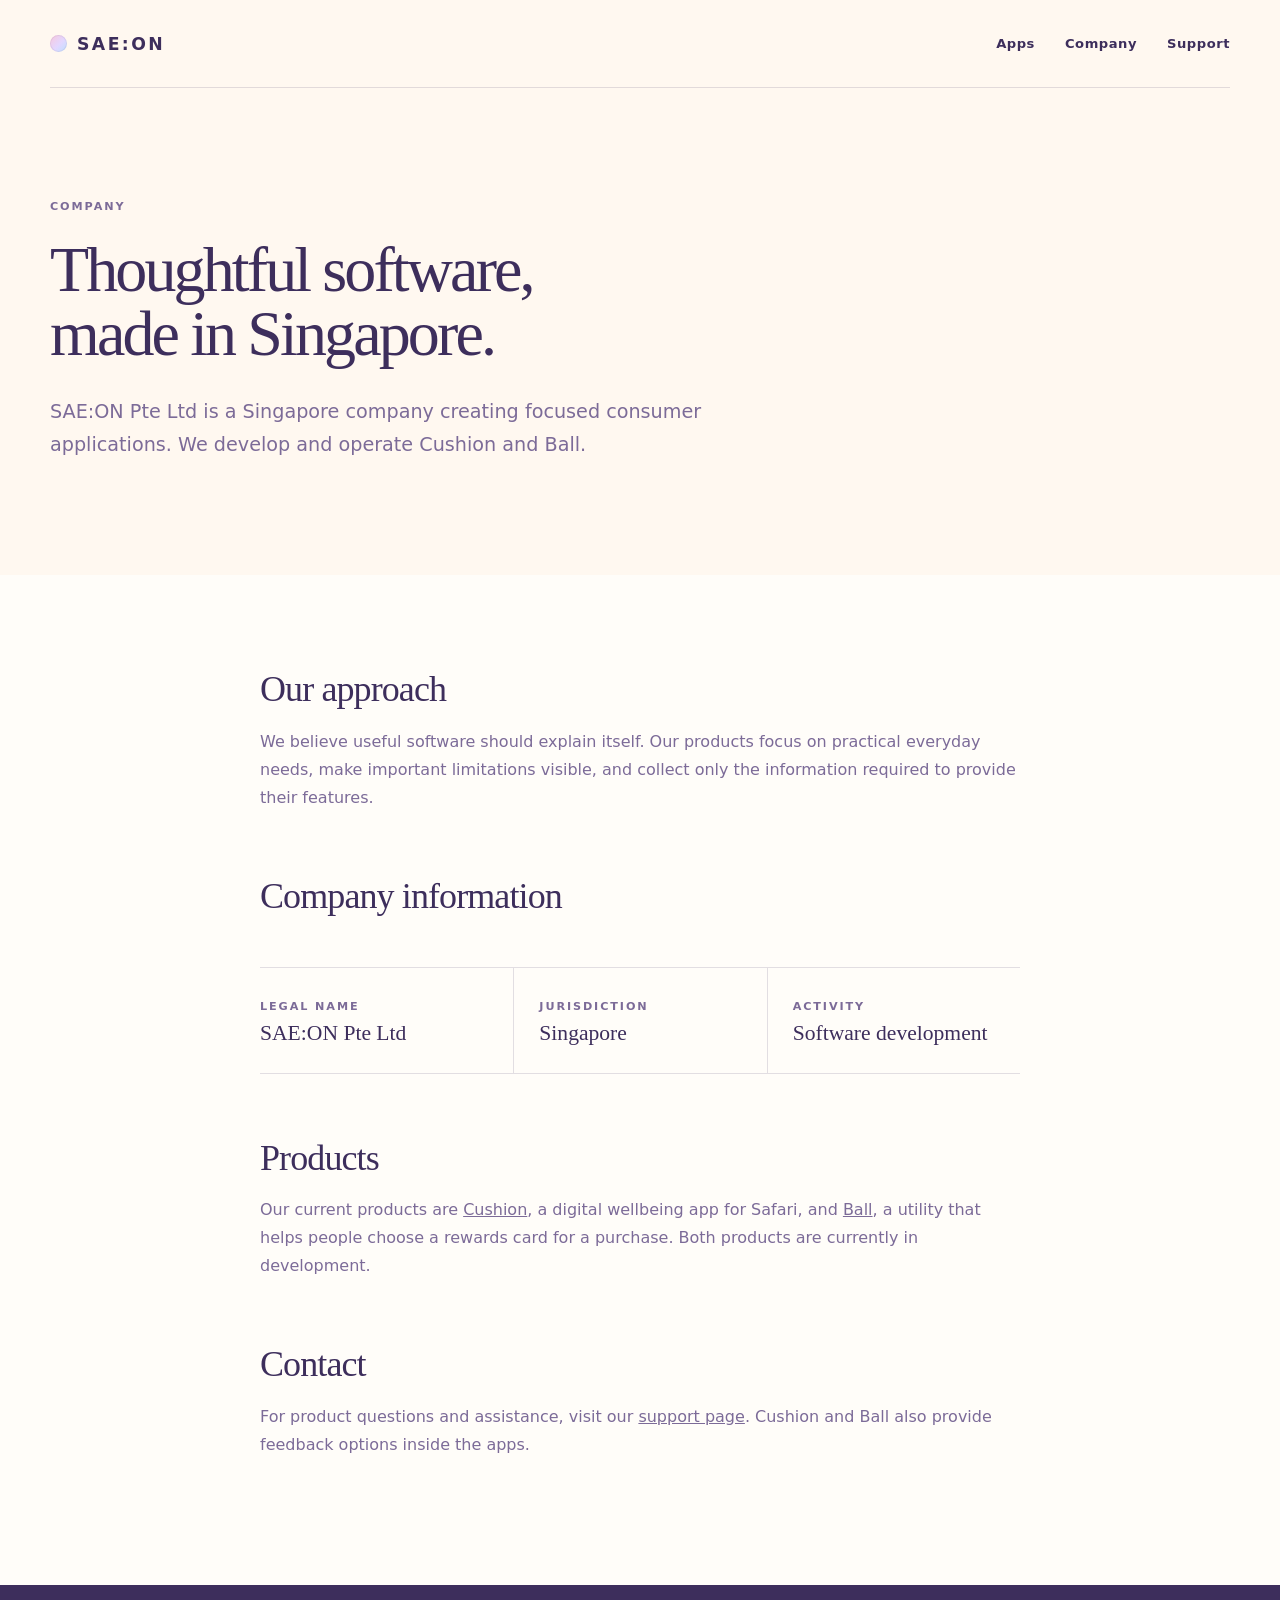
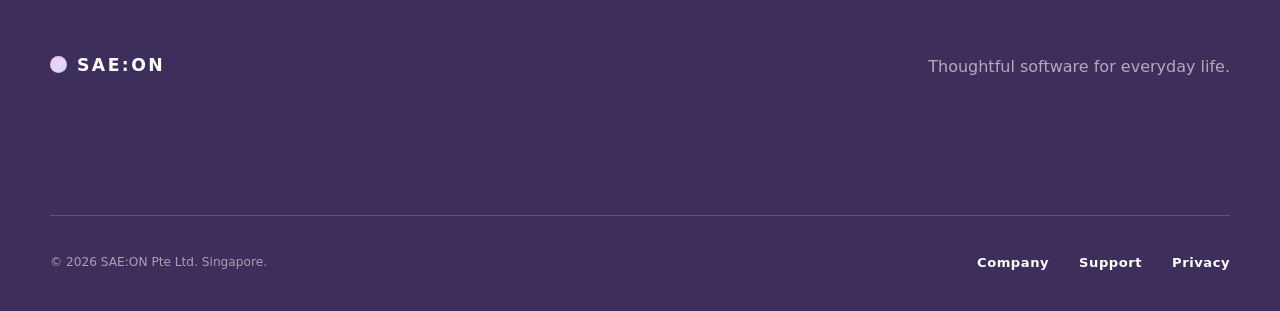
==== about.html @ b7d1bff3 "Build SAE:ON corporate website" ====
<!doctype html><html lang="en"><head><meta charset="utf-8"><meta name="viewport" content="width=device-width,initial-scale=1"><meta name="description" content="About SAE:ON Pte Ltd, a Singapore software company."><title>Company — SAE:ON</title><link rel="icon" href="assets/mark.svg" type="image/svg+xml"><link rel="stylesheet" href="assets/styles.css"></head><body>
<a class="skip-link" href="#main">Skip to content</a><header class="site-header"><a class="wordmark" href="index.html"><span class="wordmark-dot"></span>SAE:ON</a><nav><a href="index.html#apps">Apps</a><a href="about.html">Company</a><a href="support.html">Support</a></nav></header>
<main id="main"><section class="page-hero shell"><p class="section-number">COMPANY</p><h1>Thoughtful software,<br>made in Singapore.</h1><p>SAE:ON Pte Ltd is a Singapore company creating focused consumer applications. We develop and operate Cushion and Ball.</p></section><section class="content-band"><div class="shell prose"><h2>Our approach</h2><p>We believe useful software should explain itself. Our products focus on practical everyday needs, make important limitations visible, and collect only the information required to provide their features.</p><h2>Company information</h2><div class="facts"><div class="fact"><span class="section-number">LEGAL NAME</span><strong>SAE:ON Pte Ltd</strong></div><div class="fact"><span class="section-number">JURISDICTION</span><strong>Singapore</strong></div><div class="fact"><span class="section-number">ACTIVITY</span><strong>Software development</strong></div></div><h2>Products</h2><p>Our current products are <a href="apps/cushion.html">Cushion</a>, a digital wellbeing app for Safari, and <a href="apps/ball.html">Ball</a>, a utility that helps people choose a rewards card for a purchase. Both products are currently in development.</p><h2>Contact</h2><p>For product questions and assistance, visit our <a href="support.html">support page</a>. Cushion and Ball also provide feedback options inside the apps.</p></div></section></main>
<footer class="site-footer"><div class="footer-main shell"><a class="wordmark" href="index.html"><span class="wordmark-dot"></span>SAE:ON</a><p>Thoughtful software for everyday life.</p></div><div class="footer-bottom shell"><p>© <span data-year></span> SAE:ON Pte Ltd. Singapore.</p><nav><a href="about.html">Company</a><a href="support.html">Support</a><a href="privacy.html">Privacy</a></nav></div></footer><script src="assets/site.js"></script></body></html>
---- assets/styles.css ----
:root {
  --cream: #fff8f0;
  --paper: #fffdf9;
  --blush: #f8c8dc;
  --blue: #bde0fe;
  --mint: #c8f4de;
  --lavender: #e3d7ff;
  --butter: #fff3b0;
  --ink: #3d2e5c;
  --ink-soft: #7c6b98;
  --line: rgba(61, 46, 92, .15);
  --max: 1180px;
  --serif: Georgia, 'Times New Roman', serif;
}

* { box-sizing: border-box; }
html { scroll-behavior: smooth; }
body { margin: 0; background: var(--cream); color: var(--ink); font-family: Inter, ui-sans-serif, system-ui, -apple-system, BlinkMacSystemFont, 'Segoe UI', sans-serif; -webkit-font-smoothing: antialiased; }
a { color: inherit; }
img { max-width: 100%; display: block; }
.shell { width: min(calc(100% - 48px), var(--max)); margin-inline: auto; }
.skip-link { position: fixed; top: 8px; left: 8px; z-index: 20; background: var(--ink); color: white; padding: 10px 14px; transform: translateY(-150%); }
.skip-link:focus { transform: none; }
.site-header { height: 88px; width: min(calc(100% - 48px), var(--max)); margin: auto; display: flex; align-items: center; justify-content: space-between; border-bottom: 1px solid var(--line); position: relative; z-index: 10; }
.wordmark { display: inline-flex; align-items: center; gap: 10px; font-weight: 800; font-size: 1.08rem; letter-spacing: .14em; text-decoration: none; }
.wordmark-dot { width: 17px; height: 17px; border-radius: 50%; background: linear-gradient(135deg, var(--blush), var(--lavender) 55%, var(--blue)); box-shadow: inset 0 0 0 1px rgba(61,46,92,.08); }
.site-header nav, .footer-bottom nav { display: flex; gap: 30px; }
.site-header nav a, .footer-bottom nav a { font-size: .82rem; font-weight: 650; text-decoration: none; letter-spacing: .04em; }
.site-header nav a:hover, .footer-bottom nav a:hover { opacity: .62; }
.hero { min-height: 720px; padding: 120px 0 110px; position: relative; overflow: hidden; }
.eyebrow, .section-number, .app-kicker { font-size: .7rem; font-weight: 800; letter-spacing: .17em; text-transform: uppercase; }
.eyebrow { display: flex; align-items: center; gap: 10px; }
.eyebrow span { width: 7px; height: 7px; background: var(--blush); border-radius: 50%; }
.hero h1 { max-width: 780px; margin: 25px 0 25px; font: 500 clamp(4rem, 8.2vw, 7.4rem)/.88 var(--serif); letter-spacing: -.055em; position: relative; z-index: 2; }
.hero h1 em, .closing h2 em { font-weight: 400; color: var(--ink-soft); }
.hero-copy { max-width: 545px; font-size: 1.12rem; line-height: 1.7; color: var(--ink-soft); position: relative; z-index: 2; }
.button { display: inline-flex; gap: 42px; align-items: center; margin-top: 25px; padding: 15px 18px 15px 22px; border: 1px solid var(--ink); border-radius: 99px; text-decoration: none; font-size: .82rem; font-weight: 750; transition: .2s ease; position: relative; z-index: 2; }
.button:hover { color: white; background: var(--ink); transform: translateY(-2px); }
.hero-art { position: absolute; width: 475px; height: 475px; right: 0; top: 125px; }
.orb { position: absolute; border-radius: 50%; filter: blur(2px); opacity: .84; }
.orb-pink { width: 310px; height: 310px; background: var(--blush); left: 0; top: 0; }
.orb-blue { width: 300px; height: 300px; background: var(--blue); right: 0; bottom: 0; }
.orb-lavender { width: 265px; height: 265px; background: var(--lavender); right: 5px; top: 35px; mix-blend-mode: multiply; opacity: .58; }
.saeon-card { position: absolute; width: 270px; height: 350px; left: 115px; top: 60px; padding: 30px; display: flex; flex-direction: column; justify-content: space-between; background: rgba(255,255,255,.76); backdrop-filter: blur(18px); border-radius: 130px 130px 26px 26px; box-shadow: 0 25px 70px rgba(61,46,92,.14); transform: rotate(6deg); }
.saeon-card span { font-size: .68rem; font-weight: 850; letter-spacing: .16em; }
.saeon-card strong { font: 500 2.05rem/1.03 var(--serif); letter-spacing: -.04em; }
.intro { display: grid; grid-template-columns: 1fr 2fr; gap: 60px; padding: 125px 0; border-top: 1px solid var(--line); }
.section-number { margin: 7px 0 0; color: var(--ink-soft); }
.intro h2, .section-heading h2, .principles h2, .page-hero h1 { font: 500 clamp(2.7rem, 5vw, 4.6rem)/1 var(--serif); letter-spacing: -.045em; margin: 0; }
.intro div p { max-width: 720px; margin: 27px 0 0; color: var(--ink-soft); font-size: 1.35rem; line-height: 1.6; }
.apps-section { background: var(--paper); padding: 120px 0 130px; }
.section-heading { display: flex; align-items: end; justify-content: space-between; gap: 30px; margin-bottom: 55px; }
.section-heading .section-number { margin-bottom: 18px; }
.section-heading > p { max-width: 260px; color: var(--ink-soft); line-height: 1.55; margin: 0 0 3px; }
.app-grid { display: grid; grid-template-columns: 1fr 1fr; gap: 24px; }
.app-card { min-height: 630px; padding: 30px; display: flex; flex-direction: column; justify-content: space-between; border-radius: 30px; text-decoration: none; overflow: hidden; transition: transform .3s ease, box-shadow .3s ease; }
.app-card:hover { transform: translateY(-7px); box-shadow: 0 24px 60px rgba(61,46,92,.12); }
.cushion-card { background: linear-gradient(145deg, var(--blush), var(--lavender) 55%, var(--blue)); }
.ball-card { background: linear-gradient(145deg, #c8f4de, #bde0fe); }
.app-card-top { display: flex; justify-content: space-between; align-items: center; }
.status { font-size: .7rem; font-weight: 750; border: 1px solid rgba(61,46,92,.22); border-radius: 99px; padding: 8px 12px; }
.arrow { font-size: 1.6rem; transition: transform .25s ease; }
.app-card:hover .arrow { transform: translate(3px, -3px); }
.app-card img { width: 180px; border-radius: 40px; box-shadow: 0 18px 45px rgba(61,46,92,.18); align-self: center; }
.app-card h3 { margin: 7px 0 12px; font: 500 3.7rem/.95 var(--serif); letter-spacing: -.05em; }
.app-card p:last-child { max-width: 430px; font-size: 1.03rem; line-height: 1.6; margin-bottom: 0; }
.principles { padding: 125px 0; }
.principles > h2 { margin-top: 20px; }
.principle-grid { display: grid; grid-template-columns: repeat(3, 1fr); margin-top: 60px; border-top: 1px solid var(--line); }
.principle-grid article { padding: 35px 35px 10px 0; }
.principle-grid article + article { padding-left: 35px; border-left: 1px solid var(--line); }
.principle-grid span { font: italic 1rem var(--serif); color: var(--ink-soft); }
.principle-grid h3 { margin: 35px 0 15px; font: 500 2rem var(--serif); }
.principle-grid p { line-height: 1.65; color: var(--ink-soft); }
.closing { border-top: 1px solid var(--line); padding: 120px 0 135px; }
.closing h2 { max-width: 850px; margin: 25px 0 40px; font: 500 clamp(3.3rem, 6.5vw, 6rem)/.98 var(--serif); letter-spacing: -.05em; }
.text-link { font-size: .85rem; font-weight: 750; text-decoration: none; border-bottom: 1px solid var(--ink); padding-bottom: 5px; }
.text-link span { margin-left: 15px; }
.site-footer { background: var(--ink); color: white; padding: 70px 0 30px; }
.footer-main { display: flex; justify-content: space-between; align-items: start; min-height: 160px; }
.footer-main p { color: rgba(255,255,255,.6); margin: 2px 0; }
.footer-bottom { display: flex; justify-content: space-between; align-items: center; padding-top: 27px; border-top: 1px solid rgba(255,255,255,.18); }
.footer-bottom p { color: rgba(255,255,255,.55); font-size: .76rem; }

/* Internal pages */
.page-hero { padding: 105px 0 95px; }
.page-hero .section-number { margin-bottom: 25px; }
.page-hero h1 { max-width: 900px; }
.page-hero > p:last-child { max-width: 690px; font-size: 1.2rem; line-height: 1.7; color: var(--ink-soft); margin-top: 30px; }
.content-band { background: var(--paper); padding: 95px 0 110px; }
.prose { max-width: 760px; }
.prose h2 { margin: 65px 0 18px; font: 500 2.25rem/1.1 var(--serif); letter-spacing: -.025em; }
.prose h2:first-child { margin-top: 0; }
.prose h3 { margin: 35px 0 10px; }
.prose p, .prose li { color: var(--ink-soft); line-height: 1.75; }
.prose ul { padding-left: 20px; }
.notice { padding: 20px 22px; border-left: 3px solid var(--blush); background: var(--cream); border-radius: 0 12px 12px 0; }
.app-hero { min-height: 620px; padding: 85px 0 100px; display: grid; grid-template-columns: 1.25fr .75fr; align-items: center; gap: 80px; }
.app-hero h1 { font: 500 clamp(4rem, 8vw, 7.2rem)/.9 var(--serif); letter-spacing: -.06em; margin: 18px 0 25px; }
.app-hero-copy { max-width: 650px; font-size: 1.2rem; line-height: 1.68; color: var(--ink-soft); }
.app-hero img { width: min(100%, 370px); border-radius: 82px; box-shadow: 0 28px 70px rgba(61,46,92,.2); justify-self: end; }
.feature-list { display: grid; grid-template-columns: repeat(2, 1fr); gap: 18px; margin-top: 45px; }
.feature { border: 1px solid var(--line); border-radius: 20px; padding: 28px; background: var(--cream); }
.feature h3 { margin: 0 0 10px; font: 500 1.45rem var(--serif); }
.feature p { margin: 0; }
.facts { display: grid; grid-template-columns: repeat(3, 1fr); border-block: 1px solid var(--line); margin: 50px 0; }
.fact { padding: 27px 20px 27px 0; }
.fact + .fact { border-left: 1px solid var(--line); padding-left: 25px; }
.fact strong { display: block; margin-top: 7px; font: 500 1.35rem var(--serif); }
section, .app-card { opacity: 0; transform: translateY(14px); transition: opacity .65s ease, transform .65s ease; }
section.visible, .app-card.visible { opacity: 1; transform: none; }
@media (prefers-reduced-motion: reduce) { html { scroll-behavior: auto; } section, .app-card { opacity: 1; transform: none; transition: none; } }
@media (max-width: 860px) {
  .site-header nav { gap: 17px; }
  .hero { padding-top: 80px; min-height: 790px; }
  .hero-art { opacity: .52; right: -200px; top: 310px; }
  .intro { grid-template-columns: 1fr; }
  .app-grid, .principle-grid, .app-hero { grid-template-columns: 1fr; }
  .app-card { min-height: 590px; }
  .principle-grid article + article { padding-left: 0; border-left: 0; border-top: 1px solid var(--line); }
  .app-hero img { justify-self: start; width: 240px; border-radius: 54px; order: -1; }
  .app-hero { gap: 45px; }
}
@media (max-width: 590px) {
  .shell, .site-header { width: min(calc(100% - 30px), var(--max)); }
  .site-header { height: 74px; }
  .site-header nav a:first-child { display: none; }
  .hero { padding-top: 65px; }
  .hero h1 { font-size: 3.7rem; }
  .section-heading, .footer-main, .footer-bottom { align-items: flex-start; flex-direction: column; }
  .section-heading > p { margin-top: 10px; }
  .app-card { min-height: 520px; padding: 22px; }
  .app-card img { width: 140px; border-radius: 32px; }
  .app-card h3 { font-size: 3rem; }
  .feature-list, .facts { grid-template-columns: 1fr; }
  .fact + .fact { border-left: 0; border-top: 1px solid var(--line); padding-left: 0; }
  .footer-main { gap: 25px; min-height: 140px; }
  .footer-bottom { gap: 15px; }
}
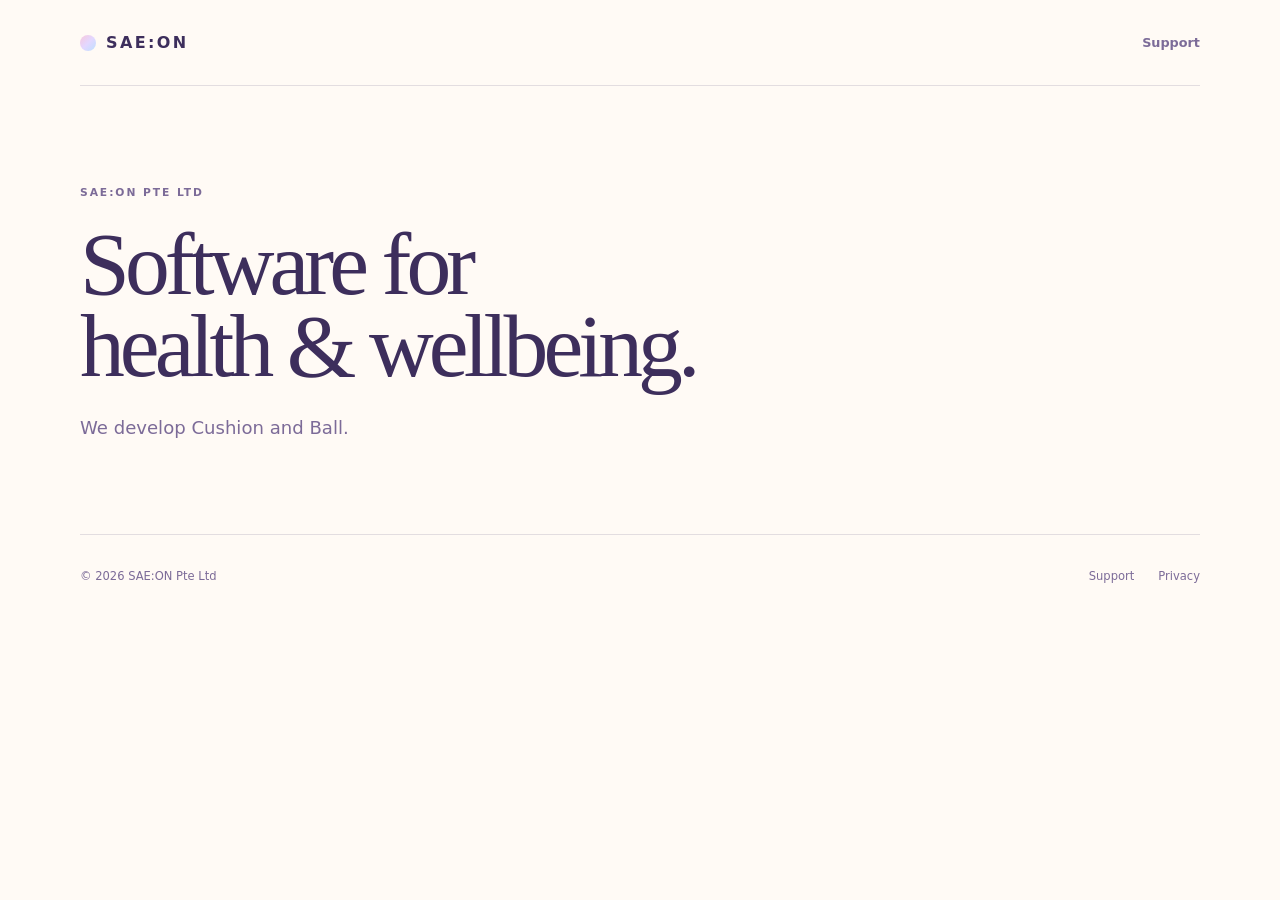
==== commit 39f8a3ce: "Simplify site into minimal holding page" ====
--- a/about.html
+++ b/about.html
@@ -1,4 +1,4 @@
-<!doctype html><html lang="en"><head><meta charset="utf-8"><meta name="viewport" content="width=device-width,initial-scale=1"><meta name="description" content="About SAE:ON Pte Ltd, a Singapore software company."><title>Company — SAE:ON</title><link rel="icon" href="assets/mark.svg" type="image/svg+xml"><link rel="stylesheet" href="assets/styles.css"></head><body>
-<a class="skip-link" href="#main">Skip to content</a><header class="site-header"><a class="wordmark" href="index.html"><span class="wordmark-dot"></span>SAE:ON</a><nav><a href="index.html#apps">Apps</a><a href="about.html">Company</a><a href="support.html">Support</a></nav></header>
-<main id="main"><section class="page-hero shell"><p class="section-number">COMPANY</p><h1>Thoughtful software,<br>made in Singapore.</h1><p>SAE:ON Pte Ltd is a Singapore company creating focused consumer applications. We develop and operate Cushion and Ball.</p></section><section class="content-band"><div class="shell prose"><h2>Our approach</h2><p>We believe useful software should explain itself. Our products focus on practical everyday needs, make important limitations visible, and collect only the information required to provide their features.</p><h2>Company information</h2><div class="facts"><div class="fact"><span class="section-number">LEGAL NAME</span><strong>SAE:ON Pte Ltd</strong></div><div class="fact"><span class="section-number">JURISDICTION</span><strong>Singapore</strong></div><div class="fact"><span class="section-number">ACTIVITY</span><strong>Software development</strong></div></div><h2>Products</h2><p>Our current products are <a href="apps/cushion.html">Cushion</a>, a digital wellbeing app for Safari, and <a href="apps/ball.html">Ball</a>, a utility that helps people choose a rewards card for a purchase. Both products are currently in development.</p><h2>Contact</h2><p>For product questions and assistance, visit our <a href="support.html">support page</a>. Cushion and Ball also provide feedback options inside the apps.</p></div></section></main>
-<footer class="site-footer"><div class="footer-main shell"><a class="wordmark" href="index.html"><span class="wordmark-dot"></span>SAE:ON</a><p>Thoughtful software for everyday life.</p></div><div class="footer-bottom shell"><p>© <span data-year></span> SAE:ON Pte Ltd. Singapore.</p><nav><a href="about.html">Company</a><a href="support.html">Support</a><a href="privacy.html">Privacy</a></nav></div></footer><script src="assets/site.js"></script></body></html>
+<!doctype html><html lang="en"><head><meta charset="utf-8"><meta name="viewport" content="width=device-width,initial-scale=1"><meta name="description" content="SAE:ON Pte Ltd is a software development company focused on health and wellbeing."><title>Company — SAE:ON</title><link rel="icon" href="assets/mark.svg" type="image/svg+xml"><link rel="stylesheet" href="assets/styles.css"></head><body>
+<a class="skip-link" href="#main">Skip to content</a><header class="site-header"><a class="wordmark" href="index.html"><span class="wordmark-dot"></span>SAE:ON</a><a class="header-link" href="support.html">Support</a></header>
+<main id="main"><section class="page-hero shell"><p class="section-number">SAE:ON PTE LTD</p><h1>Software for<br>health &amp; wellbeing.</h1><p>We develop Cushion and Ball.</p></section></main>
+<footer class="holding-footer shell"><p>© <span data-year></span> SAE:ON Pte Ltd</p><nav><a href="support.html">Support</a><a href="privacy.html">Privacy</a></nav></footer><script src="assets/site.js"></script></body></html>
--- a/assets/styles.css
+++ b/assets/styles.css
@@ -1,139 +1,5 @@
-:root {
-  --cream: #fff8f0;
-  --paper: #fffdf9;
-  --blush: #f8c8dc;
-  --blue: #bde0fe;
-  --mint: #c8f4de;
-  --lavender: #e3d7ff;
-  --butter: #fff3b0;
-  --ink: #3d2e5c;
-  --ink-soft: #7c6b98;
-  --line: rgba(61, 46, 92, .15);
-  --max: 1180px;
-  --serif: Georgia, 'Times New Roman', serif;
-}
-
-* { box-sizing: border-box; }
-html { scroll-behavior: smooth; }
-body { margin: 0; background: var(--cream); color: var(--ink); font-family: Inter, ui-sans-serif, system-ui, -apple-system, BlinkMacSystemFont, 'Segoe UI', sans-serif; -webkit-font-smoothing: antialiased; }
-a { color: inherit; }
-img { max-width: 100%; display: block; }
-.shell { width: min(calc(100% - 48px), var(--max)); margin-inline: auto; }
-.skip-link { position: fixed; top: 8px; left: 8px; z-index: 20; background: var(--ink); color: white; padding: 10px 14px; transform: translateY(-150%); }
-.skip-link:focus { transform: none; }
-.site-header { height: 88px; width: min(calc(100% - 48px), var(--max)); margin: auto; display: flex; align-items: center; justify-content: space-between; border-bottom: 1px solid var(--line); position: relative; z-index: 10; }
-.wordmark { display: inline-flex; align-items: center; gap: 10px; font-weight: 800; font-size: 1.08rem; letter-spacing: .14em; text-decoration: none; }
-.wordmark-dot { width: 17px; height: 17px; border-radius: 50%; background: linear-gradient(135deg, var(--blush), var(--lavender) 55%, var(--blue)); box-shadow: inset 0 0 0 1px rgba(61,46,92,.08); }
-.site-header nav, .footer-bottom nav { display: flex; gap: 30px; }
-.site-header nav a, .footer-bottom nav a { font-size: .82rem; font-weight: 650; text-decoration: none; letter-spacing: .04em; }
-.site-header nav a:hover, .footer-bottom nav a:hover { opacity: .62; }
-.hero { min-height: 720px; padding: 120px 0 110px; position: relative; overflow: hidden; }
-.eyebrow, .section-number, .app-kicker { font-size: .7rem; font-weight: 800; letter-spacing: .17em; text-transform: uppercase; }
-.eyebrow { display: flex; align-items: center; gap: 10px; }
-.eyebrow span { width: 7px; height: 7px; background: var(--blush); border-radius: 50%; }
-.hero h1 { max-width: 780px; margin: 25px 0 25px; font: 500 clamp(4rem, 8.2vw, 7.4rem)/.88 var(--serif); letter-spacing: -.055em; position: relative; z-index: 2; }
-.hero h1 em, .closing h2 em { font-weight: 400; color: var(--ink-soft); }
-.hero-copy { max-width: 545px; font-size: 1.12rem; line-height: 1.7; color: var(--ink-soft); position: relative; z-index: 2; }
-.button { display: inline-flex; gap: 42px; align-items: center; margin-top: 25px; padding: 15px 18px 15px 22px; border: 1px solid var(--ink); border-radius: 99px; text-decoration: none; font-size: .82rem; font-weight: 750; transition: .2s ease; position: relative; z-index: 2; }
-.button:hover { color: white; background: var(--ink); transform: translateY(-2px); }
-.hero-art { position: absolute; width: 475px; height: 475px; right: 0; top: 125px; }
-.orb { position: absolute; border-radius: 50%; filter: blur(2px); opacity: .84; }
-.orb-pink { width: 310px; height: 310px; background: var(--blush); left: 0; top: 0; }
-.orb-blue { width: 300px; height: 300px; background: var(--blue); right: 0; bottom: 0; }
-.orb-lavender { width: 265px; height: 265px; background: var(--lavender); right: 5px; top: 35px; mix-blend-mode: multiply; opacity: .58; }
-.saeon-card { position: absolute; width: 270px; height: 350px; left: 115px; top: 60px; padding: 30px; display: flex; flex-direction: column; justify-content: space-between; background: rgba(255,255,255,.76); backdrop-filter: blur(18px); border-radius: 130px 130px 26px 26px; box-shadow: 0 25px 70px rgba(61,46,92,.14); transform: rotate(6deg); }
-.saeon-card span { font-size: .68rem; font-weight: 850; letter-spacing: .16em; }
-.saeon-card strong { font: 500 2.05rem/1.03 var(--serif); letter-spacing: -.04em; }
-.intro { display: grid; grid-template-columns: 1fr 2fr; gap: 60px; padding: 125px 0; border-top: 1px solid var(--line); }
-.section-number { margin: 7px 0 0; color: var(--ink-soft); }
-.intro h2, .section-heading h2, .principles h2, .page-hero h1 { font: 500 clamp(2.7rem, 5vw, 4.6rem)/1 var(--serif); letter-spacing: -.045em; margin: 0; }
-.intro div p { max-width: 720px; margin: 27px 0 0; color: var(--ink-soft); font-size: 1.35rem; line-height: 1.6; }
-.apps-section { background: var(--paper); padding: 120px 0 130px; }
-.section-heading { display: flex; align-items: end; justify-content: space-between; gap: 30px; margin-bottom: 55px; }
-.section-heading .section-number { margin-bottom: 18px; }
-.section-heading > p { max-width: 260px; color: var(--ink-soft); line-height: 1.55; margin: 0 0 3px; }
-.app-grid { display: grid; grid-template-columns: 1fr 1fr; gap: 24px; }
-.app-card { min-height: 630px; padding: 30px; display: flex; flex-direction: column; justify-content: space-between; border-radius: 30px; text-decoration: none; overflow: hidden; transition: transform .3s ease, box-shadow .3s ease; }
-.app-card:hover { transform: translateY(-7px); box-shadow: 0 24px 60px rgba(61,46,92,.12); }
-.cushion-card { background: linear-gradient(145deg, var(--blush), var(--lavender) 55%, var(--blue)); }
-.ball-card { background: linear-gradient(145deg, #c8f4de, #bde0fe); }
-.app-card-top { display: flex; justify-content: space-between; align-items: center; }
-.status { font-size: .7rem; font-weight: 750; border: 1px solid rgba(61,46,92,.22); border-radius: 99px; padding: 8px 12px; }
-.arrow { font-size: 1.6rem; transition: transform .25s ease; }
-.app-card:hover .arrow { transform: translate(3px, -3px); }
-.app-card img { width: 180px; border-radius: 40px; box-shadow: 0 18px 45px rgba(61,46,92,.18); align-self: center; }
-.app-card h3 { margin: 7px 0 12px; font: 500 3.7rem/.95 var(--serif); letter-spacing: -.05em; }
-.app-card p:last-child { max-width: 430px; font-size: 1.03rem; line-height: 1.6; margin-bottom: 0; }
-.principles { padding: 125px 0; }
-.principles > h2 { margin-top: 20px; }
-.principle-grid { display: grid; grid-template-columns: repeat(3, 1fr); margin-top: 60px; border-top: 1px solid var(--line); }
-.principle-grid article { padding: 35px 35px 10px 0; }
-.principle-grid article + article { padding-left: 35px; border-left: 1px solid var(--line); }
-.principle-grid span { font: italic 1rem var(--serif); color: var(--ink-soft); }
-.principle-grid h3 { margin: 35px 0 15px; font: 500 2rem var(--serif); }
-.principle-grid p { line-height: 1.65; color: var(--ink-soft); }
-.closing { border-top: 1px solid var(--line); padding: 120px 0 135px; }
-.closing h2 { max-width: 850px; margin: 25px 0 40px; font: 500 clamp(3.3rem, 6.5vw, 6rem)/.98 var(--serif); letter-spacing: -.05em; }
-.text-link { font-size: .85rem; font-weight: 750; text-decoration: none; border-bottom: 1px solid var(--ink); padding-bottom: 5px; }
-.text-link span { margin-left: 15px; }
-.site-footer { background: var(--ink); color: white; padding: 70px 0 30px; }
-.footer-main { display: flex; justify-content: space-between; align-items: start; min-height: 160px; }
-.footer-main p { color: rgba(255,255,255,.6); margin: 2px 0; }
-.footer-bottom { display: flex; justify-content: space-between; align-items: center; padding-top: 27px; border-top: 1px solid rgba(255,255,255,.18); }
-.footer-bottom p { color: rgba(255,255,255,.55); font-size: .76rem; }
-
-/* Internal pages */
-.page-hero { padding: 105px 0 95px; }
-.page-hero .section-number { margin-bottom: 25px; }
-.page-hero h1 { max-width: 900px; }
-.page-hero > p:last-child { max-width: 690px; font-size: 1.2rem; line-height: 1.7; color: var(--ink-soft); margin-top: 30px; }
-.content-band { background: var(--paper); padding: 95px 0 110px; }
-.prose { max-width: 760px; }
-.prose h2 { margin: 65px 0 18px; font: 500 2.25rem/1.1 var(--serif); letter-spacing: -.025em; }
-.prose h2:first-child { margin-top: 0; }
-.prose h3 { margin: 35px 0 10px; }
-.prose p, .prose li { color: var(--ink-soft); line-height: 1.75; }
-.prose ul { padding-left: 20px; }
-.notice { padding: 20px 22px; border-left: 3px solid var(--blush); background: var(--cream); border-radius: 0 12px 12px 0; }
-.app-hero { min-height: 620px; padding: 85px 0 100px; display: grid; grid-template-columns: 1.25fr .75fr; align-items: center; gap: 80px; }
-.app-hero h1 { font: 500 clamp(4rem, 8vw, 7.2rem)/.9 var(--serif); letter-spacing: -.06em; margin: 18px 0 25px; }
-.app-hero-copy { max-width: 650px; font-size: 1.2rem; line-height: 1.68; color: var(--ink-soft); }
-.app-hero img { width: min(100%, 370px); border-radius: 82px; box-shadow: 0 28px 70px rgba(61,46,92,.2); justify-self: end; }
-.feature-list { display: grid; grid-template-columns: repeat(2, 1fr); gap: 18px; margin-top: 45px; }
-.feature { border: 1px solid var(--line); border-radius: 20px; padding: 28px; background: var(--cream); }
-.feature h3 { margin: 0 0 10px; font: 500 1.45rem var(--serif); }
-.feature p { margin: 0; }
-.facts { display: grid; grid-template-columns: repeat(3, 1fr); border-block: 1px solid var(--line); margin: 50px 0; }
-.fact { padding: 27px 20px 27px 0; }
-.fact + .fact { border-left: 1px solid var(--line); padding-left: 25px; }
-.fact strong { display: block; margin-top: 7px; font: 500 1.35rem var(--serif); }
-section, .app-card { opacity: 0; transform: translateY(14px); transition: opacity .65s ease, transform .65s ease; }
-section.visible, .app-card.visible { opacity: 1; transform: none; }
-@media (prefers-reduced-motion: reduce) { html { scroll-behavior: auto; } section, .app-card { opacity: 1; transform: none; transition: none; } }
-@media (max-width: 860px) {
-  .site-header nav { gap: 17px; }
-  .hero { padding-top: 80px; min-height: 790px; }
-  .hero-art { opacity: .52; right: -200px; top: 310px; }
-  .intro { grid-template-columns: 1fr; }
-  .app-grid, .principle-grid, .app-hero { grid-template-columns: 1fr; }
-  .app-card { min-height: 590px; }
-  .principle-grid article + article { padding-left: 0; border-left: 0; border-top: 1px solid var(--line); }
-  .app-hero img { justify-self: start; width: 240px; border-radius: 54px; order: -1; }
-  .app-hero { gap: 45px; }
-}
-@media (max-width: 590px) {
-  .shell, .site-header { width: min(calc(100% - 30px), var(--max)); }
-  .site-header { height: 74px; }
-  .site-header nav a:first-child { display: none; }
-  .hero { padding-top: 65px; }
-  .hero h1 { font-size: 3.7rem; }
-  .section-heading, .footer-main, .footer-bottom { align-items: flex-start; flex-direction: column; }
-  .section-heading > p { margin-top: 10px; }
-  .app-card { min-height: 520px; padding: 22px; }
-  .app-card img { width: 140px; border-radius: 32px; }
-  .app-card h3 { font-size: 3rem; }
-  .feature-list, .facts { grid-template-columns: 1fr; }
-  .fact + .fact { border-left: 0; border-top: 1px solid var(--line); padding-left: 0; }
-  .footer-main { gap: 25px; min-height: 140px; }
-  .footer-bottom { gap: 15px; }
-}
+:root{--cream:#fffaf5;--paper:#fff;--blush:#f8c8dc;--blue:#bde0fe;--mint:#c8f4de;--lavender:#e3d7ff;--ink:#3d2e5c;--muted:#7c6b98;--line:rgba(61,46,92,.14);--max:1120px;--serif:Georgia,'Times New Roman',serif}
+*{box-sizing:border-box}html{scroll-behavior:smooth}body{margin:0;background:var(--cream);color:var(--ink);font-family:Inter,ui-sans-serif,system-ui,-apple-system,sans-serif;-webkit-font-smoothing:antialiased}a{color:inherit}img{display:block;max-width:100%}.shell{width:min(calc(100% - 48px),var(--max));margin-inline:auto}.skip-link{position:fixed;top:8px;left:8px;z-index:20;padding:10px 14px;background:var(--ink);color:#fff;transform:translateY(-150%)}.skip-link:focus{transform:none}.site-header{width:min(calc(100% - 48px),var(--max));height:86px;margin:auto;display:flex;align-items:center;justify-content:space-between;border-bottom:1px solid var(--line)}.wordmark{display:inline-flex;align-items:center;gap:10px;font-size:1rem;font-weight:800;letter-spacing:.15em;text-decoration:none}.wordmark-dot{width:16px;height:16px;border-radius:50%;background:linear-gradient(135deg,var(--blush),var(--lavender),var(--blue))}.header-link{color:var(--muted);font-size:.8rem;font-weight:700;text-decoration:none}.header-link:hover{color:var(--ink)}
+.holding-main{min-height:calc(100vh - 170px);padding:clamp(80px,12vh,140px) 0 90px}.holding-intro{max-width:900px}.eyebrow,.section-number{margin:0 0 24px;color:var(--muted);font-size:.67rem;font-weight:800;letter-spacing:.18em;text-transform:uppercase}.holding-intro h1{margin:0;font:500 clamp(3.7rem,8vw,7rem)/.93 var(--serif);letter-spacing:-.055em}.holding-intro em{color:var(--muted);font-weight:400}.holding-apps{display:grid;grid-template-columns:1fr 1fr;gap:18px;margin-top:clamp(80px,13vh,145px)}.minimal-app{min-height:210px;padding:30px;display:grid;grid-template-columns:112px 1fr auto;gap:26px;align-items:center;border-radius:24px;text-decoration:none;transition:transform .25s ease,box-shadow .25s ease}.minimal-app.cushion{background:linear-gradient(135deg,rgba(248,200,220,.72),rgba(227,215,255,.72))}.minimal-app.ball{background:linear-gradient(135deg,rgba(200,244,222,.78),rgba(189,224,254,.72))}.minimal-app:hover{transform:translateY(-4px);box-shadow:0 18px 45px rgba(61,46,92,.09)}.minimal-app img{width:112px;border-radius:25px;box-shadow:0 12px 28px rgba(61,46,92,.14)}.minimal-app span:not(.app-arrow){color:var(--muted);font-size:.65rem;font-weight:800;letter-spacing:.13em;text-transform:uppercase}.minimal-app h2{margin:5px 0 7px;font:500 2.6rem/1 var(--serif);letter-spacing:-.04em}.minimal-app p{margin:0;color:var(--muted);font-size:.93rem}.app-arrow{align-self:start;font-size:1.25rem}.holding-footer{min-height:84px;display:flex;align-items:center;justify-content:space-between;border-top:1px solid var(--line);color:var(--muted);font-size:.72rem}.holding-footer nav{display:flex;gap:24px}.holding-footer a{text-decoration:none}
+.app-hero{min-height:600px;padding:90px 0;display:grid;grid-template-columns:1.3fr .7fr;align-items:center;gap:80px}.app-hero h1,.page-hero h1{margin:0;font:500 clamp(4rem,8vw,7rem)/.92 var(--serif);letter-spacing:-.055em}.app-hero-copy,.page-hero>p:last-child{max-width:620px;margin:25px 0 0;color:var(--muted);font-size:1.13rem;line-height:1.7}.app-hero img{width:min(100%,320px);justify-self:end;border-radius:70px;box-shadow:0 25px 60px rgba(61,46,92,.16)}.button{display:inline-block;margin-top:26px;padding-bottom:4px;border-bottom:1px solid var(--ink);font-size:.8rem;font-weight:750;text-decoration:none}.content-band{padding:90px 0 110px;background:var(--paper)}.prose{max-width:720px}.prose h2{margin:52px 0 14px;font:500 2.05rem/1.1 var(--serif);letter-spacing:-.03em}.prose h2:first-child{margin-top:0}.prose h3{font:500 1.35rem var(--serif)}.prose p,.prose li{color:var(--muted);line-height:1.75}.prose a{color:var(--ink)}.prose ul{padding-left:20px}.feature-list{display:grid;grid-template-columns:1fr 1fr;gap:12px;margin:34px 0}.feature{padding:24px;border:1px solid var(--line);border-radius:17px}.feature h3{margin:0 0 8px}.feature p{margin:0;font-size:.9rem}.notice{margin-top:28px;padding:18px 20px;border-left:2px solid var(--blush);background:var(--cream)}.notice p{margin-bottom:0}.page-hero{padding:100px 0 90px}.page-hero h1{font-size:clamp(3.6rem,7vw,6rem)}.facts{display:grid;gap:10px}.fact{padding:18px 0;border-bottom:1px solid var(--line)}.fact strong{display:block;margin-top:5px;font:500 1.2rem var(--serif)}.site-footer{padding:55px 0 28px;background:var(--ink);color:#fff}.footer-main,.footer-bottom{width:min(calc(100% - 48px),var(--max));margin-inline:auto;display:flex;justify-content:space-between;align-items:center}.footer-main{padding-bottom:50px}.footer-main p,.footer-bottom p{color:rgba(255,255,255,.55);font-size:.75rem}.footer-bottom{padding-top:24px;border-top:1px solid rgba(255,255,255,.15)}.footer-bottom nav{display:flex;gap:22px}.footer-bottom a{font-size:.75rem;text-decoration:none}
+@media(max-width:800px){.holding-apps,.app-hero{grid-template-columns:1fr}.holding-main{padding-top:75px}.holding-apps{margin-top:75px}.app-hero{gap:42px}.app-hero img{width:220px;justify-self:start;grid-row:1;border-radius:48px}}@media(max-width:560px){.shell,.site-header,.footer-main,.footer-bottom{width:calc(100% - 30px)}.site-header{height:72px}.holding-main{padding-bottom:60px}.holding-intro h1{font-size:3.45rem}.minimal-app{min-height:156px;padding:20px;grid-template-columns:76px 1fr auto;gap:16px}.minimal-app img{width:76px;border-radius:18px}.minimal-app h2{font-size:2rem}.minimal-app p{display:none}.holding-footer,.footer-main,.footer-bottom{align-items:flex-start;flex-direction:column;justify-content:center;gap:12px}.feature-list{grid-template-columns:1fr}}
